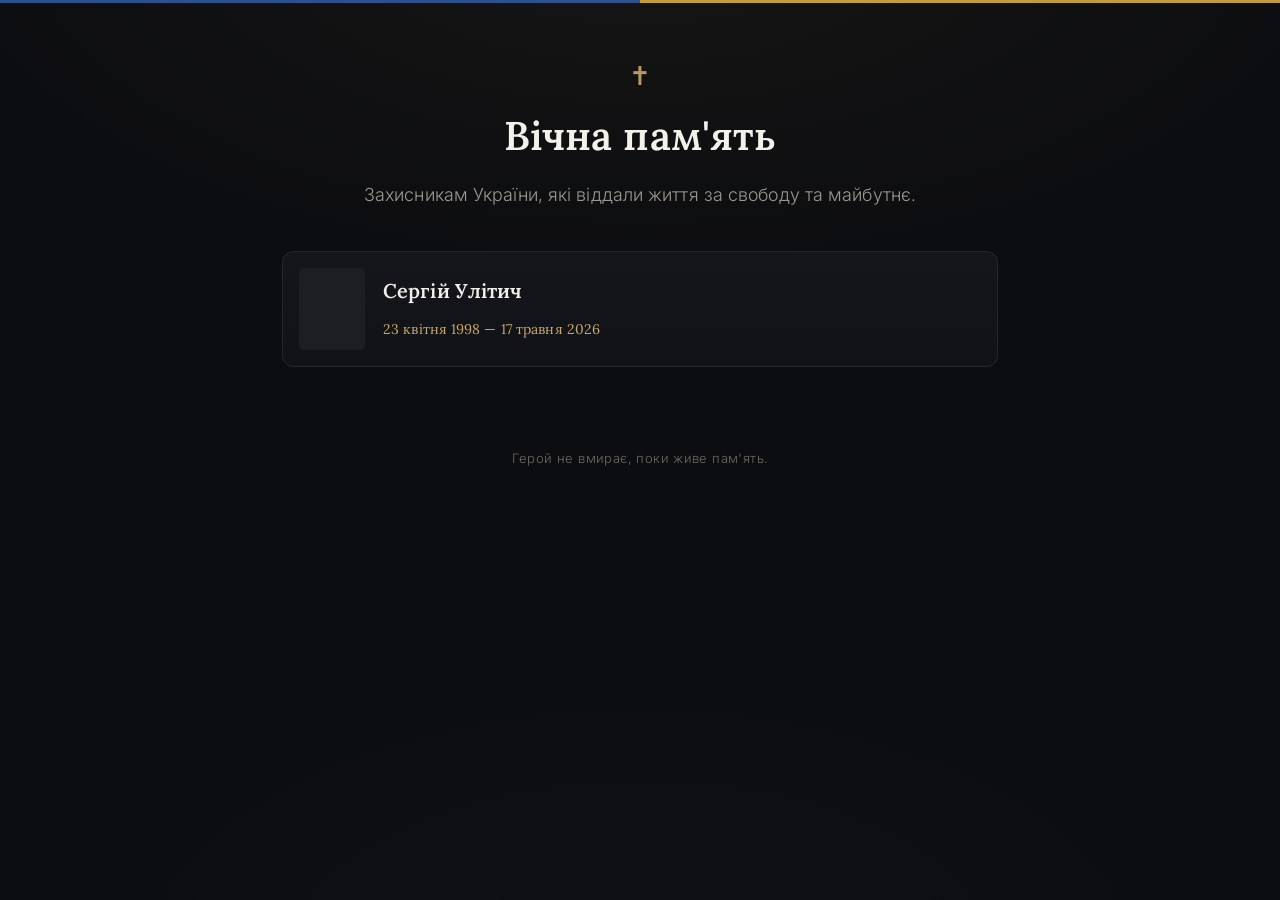
==== index.html @ 8a476f8f "Меморіальні сторінки: Сергій Улітич" ====
<!DOCTYPE html>
<html lang="uk">
<head>
<meta charset="utf-8">
<meta name="viewport" content="width=device-width, initial-scale=1">
<title>Вічна пам'ять — Захисники України</title>
<meta name="description" content="Меморіальні сторінки полеглих захисників України. Вічна пам'ять героям.">
<link rel="preconnect" href="https://fonts.googleapis.com">
<link rel="preconnect" href="https://fonts.gstatic.com" crossorigin>
<link href="https://fonts.googleapis.com/css2?family=Lora:ital,wght@0,400;0,500;0,600;1,400&family=Inter:wght@300;400;500&display=swap&subset=cyrillic,cyrillic-ext,latin" rel="stylesheet">
<link rel="stylesheet" href="assets/style.css">
</head>
<body>
<div class="ribbon"></div>

<header class="index-head">
  <div class="wrap">
    <div class="mark" style="font-size:26px;">✝</div>
    <h1>Вічна пам'ять</h1>
    <p>Захисникам України, які віддали життя за свободу та майбутнє.</p>
  </div>
</header>

<main class="wrap">
  <div class="roll">

    <a class="card" href="serhii-ulitych/">
      <img src="serhii-ulitych/photo.jpg" alt="Сергій Улітич"
           onerror="this.replaceWith(Object.assign(document.createElement('div'),{className:'ph'}))">
      <div class="info">
        <h2>Сергій Улітич</h2>
        <span class="d">23 квітня 1998 — 17 травня 2026</span>
      </div>
    </a>

  </div>
</main>

<footer>
  <div class="wrap">
    Герой не вмирає, поки живе пам'ять.
  </div>
</footer>

</body>
</html>
---- assets/style.css ----
/* ============================================================
   Пам'ять — меморіальні сторінки полеглих воїнів
   Спільні стилі. Мобільний-перший дизайн (доступ через QR).
   ============================================================ */

:root {
  --bg:        #0c0d10;
  --bg-2:      #101216;
  --surface:   #14161c;
  --surface-2: #191c23;
  --text:      #eceae4;
  --muted:     #9b988f;
  --faint:     #6d6a63;
  --gold:      #c9a86a;
  --gold-dim:  #a98f56;
  --line:      rgba(255, 255, 255, 0.08);
  --line-2:    rgba(255, 255, 255, 0.14);
  --blue:      #2f5da3;
  --yellow:    #e0b73f;
  --serif: "Lora", Georgia, "Times New Roman", serif;
  --sans: "Inter", -apple-system, BlinkMacSystemFont, "Segoe UI", Roboto, sans-serif;
  --maxw: 760px;
}

* { box-sizing: border-box; }

html { -webkit-text-size-adjust: 100%; }

body {
  margin: 0;
  background: var(--bg);
  color: var(--text);
  font-family: var(--sans);
  font-size: 17px;
  line-height: 1.75;
  font-weight: 300;
  letter-spacing: 0.1px;
  -webkit-font-smoothing: antialiased;
  text-rendering: optimizeLegibility;
  background-image:
    radial-gradient(1200px 600px at 50% -10%, rgba(201,168,106,0.06), transparent 60%),
    radial-gradient(900px 500px at 50% 110%, rgba(47,93,163,0.05), transparent 60%);
  background-attachment: fixed;
}

/* Тонка синьо-жовта стрічка згори */
.ribbon {
  height: 3px;
  width: 100%;
  background: linear-gradient(90deg, var(--blue) 0%, var(--blue) 50%, var(--yellow) 50%, var(--yellow) 100%);
  opacity: 0.85;
}

.wrap {
  max-width: var(--maxw);
  margin: 0 auto;
  padding: 0 22px;
}

a { color: var(--gold); text-decoration: none; }
a:hover { color: #e2c690; }

/* ---------- Hero ---------- */
.hero {
  text-align: center;
  padding: 54px 22px 30px;
}

.portrait {
  width: 208px;
  height: 258px;
  margin: 0 auto 26px;
  position: relative;
  border-radius: 6px;
  padding: 7px;
  background: linear-gradient(160deg, rgba(201,168,106,0.55), rgba(201,168,106,0.12) 45%, rgba(255,255,255,0.04));
  box-shadow: 0 22px 60px rgba(0,0,0,0.55), 0 2px 0 rgba(255,255,255,0.03) inset;
}
.portrait img,
.portrait .placeholder {
  width: 100%;
  height: 100%;
  object-fit: cover;
  border-radius: 3px;
  display: block;
  filter: grayscale(18%) contrast(1.02);
}
.portrait .placeholder {
  display: flex;
  align-items: center;
  justify-content: center;
  background: radial-gradient(circle at 50% 35%, #23262e, #14161c);
  color: var(--gold-dim);
}
.portrait .placeholder svg { width: 84px; height: 84px; opacity: 0.55; }

/* маленький хрест над іменем */
.mark {
  color: var(--gold);
  font-size: 22px;
  line-height: 1;
  margin-bottom: 12px;
  opacity: 0.9;
}

.name {
  font-family: var(--serif);
  font-weight: 600;
  font-size: clamp(30px, 8vw, 44px);
  line-height: 1.12;
  margin: 0 0 6px;
  letter-spacing: 0.3px;
  color: #f4f1ea;
}

.rank {
  font-size: 14px;
  letter-spacing: 2.5px;
  text-transform: uppercase;
  color: var(--muted);
  margin: 0 0 18px;
  font-weight: 400;
}

.dates {
  display: inline-flex;
  align-items: center;
  gap: 14px;
  font-family: var(--serif);
  font-size: 19px;
  color: var(--gold);
  letter-spacing: 0.5px;
}
.dates .sep {
  width: 34px;
  height: 1px;
  background: var(--gold-dim);
  opacity: 0.7;
}

/* ---------- Ornamental divider ---------- */
.divider {
  display: flex;
  align-items: center;
  gap: 16px;
  margin: 40px auto;
  color: var(--faint);
}
.divider::before, .divider::after {
  content: "";
  flex: 1;
  height: 1px;
  background: linear-gradient(90deg, transparent, var(--line-2), transparent);
}
.divider .diamond {
  width: 7px; height: 7px;
  transform: rotate(45deg);
  background: var(--gold-dim);
  opacity: 0.8;
  flex: 0 0 auto;
}

/* ---------- Sections ---------- */
section { margin: 8px 0 12px; }

.section-title {
  font-family: var(--serif);
  font-size: 13px;
  font-weight: 600;
  letter-spacing: 3px;
  text-transform: uppercase;
  color: var(--gold);
  text-align: center;
  margin: 0 0 22px;
}

.bio p {
  margin: 0 0 20px;
  color: #d8d5cd;
}
.bio p:first-of-type::first-letter {
  font-family: var(--serif);
  font-size: 3.1em;
  float: left;
  line-height: 0.82;
  padding: 8px 12px 0 0;
  color: var(--gold);
  font-weight: 600;
}

/* ---------- Timeline ---------- */
.timeline {
  list-style: none;
  margin: 0;
  padding: 0;
  position: relative;
}
.timeline::before {
  content: "";
  position: absolute;
  left: 7px; top: 6px; bottom: 6px;
  width: 1px;
  background: linear-gradient(180deg, transparent, var(--line-2) 12%, var(--line-2) 88%, transparent);
}
.timeline li {
  position: relative;
  padding: 0 0 26px 34px;
}
.timeline li::before {
  content: "";
  position: absolute;
  left: 3px; top: 8px;
  width: 9px; height: 9px;
  border-radius: 50%;
  background: var(--bg);
  border: 2px solid var(--gold-dim);
}
.timeline .when {
  display: block;
  font-family: var(--serif);
  color: var(--gold);
  font-size: 15px;
  letter-spacing: 0.5px;
  margin-bottom: 3px;
}
.timeline .what {
  color: #cfccc4;
  font-size: 16px;
}

/* ---------- Awards ---------- */
.awards {
  display: grid;
  gap: 14px;
}
.award {
  display: flex;
  gap: 16px;
  align-items: flex-start;
  padding: 18px 20px;
  background: linear-gradient(180deg, var(--surface), var(--bg-2));
  border: 1px solid var(--line);
  border-radius: 10px;
}
.award .medal {
  flex: 0 0 auto;
  width: 34px; height: 34px;
  color: var(--gold);
}
.award h3 {
  margin: 2px 0 4px;
  font-family: var(--serif);
  font-size: 18px;
  font-weight: 600;
  color: #f2efe8;
}
.award p { margin: 0; font-size: 15px; color: var(--muted); }

/* ---------- Closing quote ---------- */
.quote {
  text-align: center;
  margin: 46px auto 10px;
  max-width: 520px;
}
.quote p {
  font-family: var(--serif);
  font-style: italic;
  font-size: 22px;
  line-height: 1.5;
  color: #e9e5dc;
  margin: 0;
}
.candle {
  margin: 34px auto 0;
  width: 44px;
  text-align: center;
}
.flame {
  transform-origin: 50% 100%;
  animation: flicker 2.6s infinite ease-in-out;
}
@keyframes flicker {
  0%, 100% { transform: scale(1) translateX(0); opacity: 1; }
  25% { transform: scale(1.05, 0.96) translateX(0.4px); opacity: 0.92; }
  50% { transform: scale(0.97, 1.04) translateX(-0.4px); opacity: 1; }
  75% { transform: scale(1.03, 0.98) translateX(0.3px); opacity: 0.95; }
}
@media (prefers-reduced-motion: reduce) {
  .flame { animation: none; }
}

/* ---------- Footer ---------- */
footer {
  text-align: center;
  padding: 40px 22px 56px;
  color: var(--faint);
  font-size: 13px;
  letter-spacing: 0.4px;
}
footer .back { display: inline-block; margin-top: 10px; }

/* ---------- Index (список) ---------- */
.index-head {
  text-align: center;
  padding: 60px 22px 20px;
}
.index-head h1 {
  font-family: var(--serif);
  font-weight: 600;
  font-size: clamp(28px, 7vw, 40px);
  margin: 12px 0 8px;
  color: #f4f1ea;
}
.index-head p { color: var(--muted); margin: 0; }

.roll {
  display: grid;
  gap: 16px;
  padding: 20px 0 40px;
}
.card {
  display: flex;
  align-items: center;
  gap: 18px;
  padding: 16px;
  background: linear-gradient(180deg, var(--surface), var(--bg-2));
  border: 1px solid var(--line);
  border-radius: 12px;
  transition: border-color 0.2s ease, transform 0.2s ease;
}
.card:hover { border-color: rgba(201,168,106,0.4); transform: translateY(-2px); }
.card img, .card .ph {
  width: 66px; height: 82px;
  object-fit: cover;
  border-radius: 5px;
  flex: 0 0 auto;
  filter: grayscale(18%);
  background: #1b1e25;
}
.card .info h2 {
  font-family: var(--serif);
  font-size: 20px;
  margin: 0 0 4px;
  color: #f2efe8;
  font-weight: 600;
}
.card .info .d { color: var(--gold); font-size: 14px; font-family: var(--serif); }

@media (min-width: 600px) {
  body { font-size: 18px; }
}
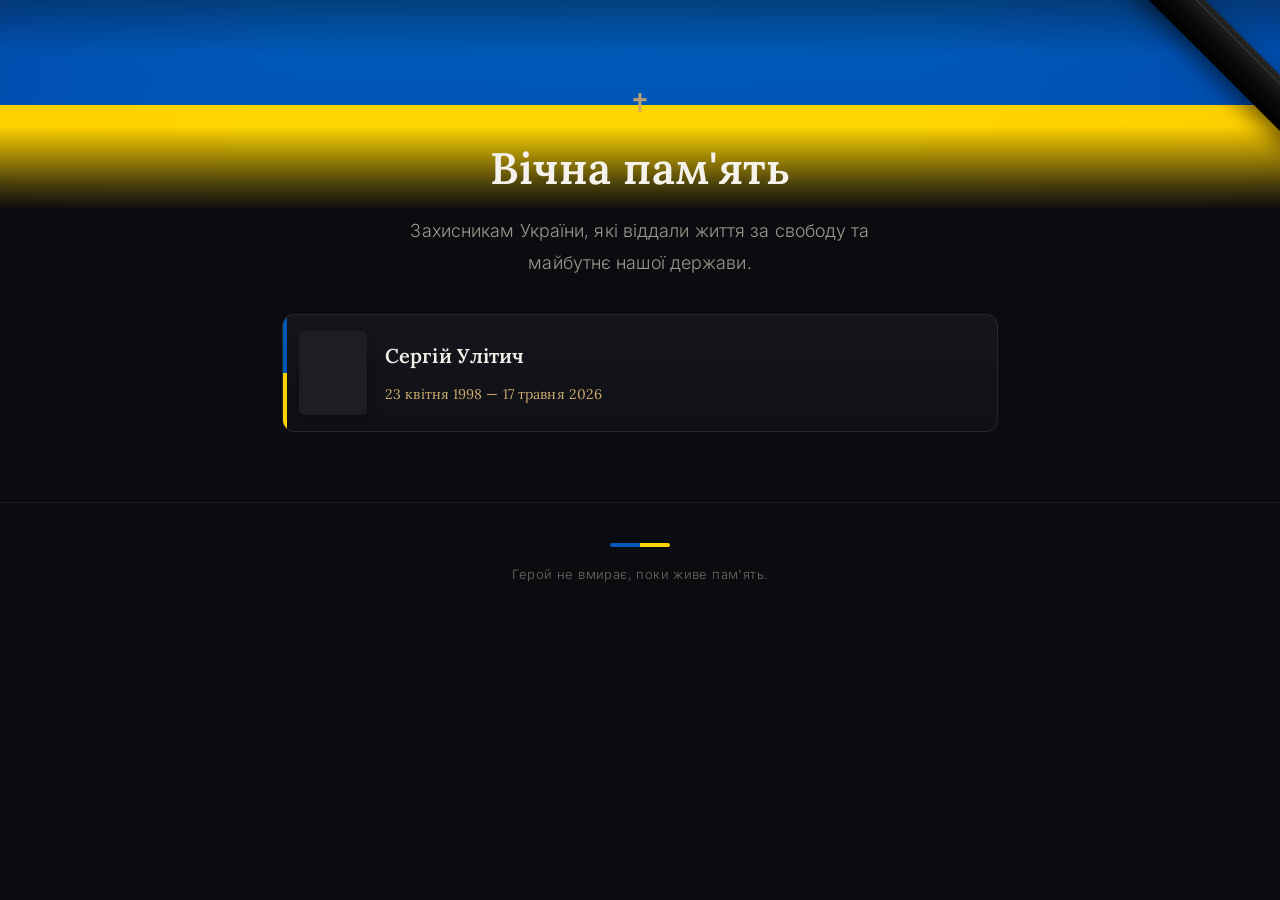
==== commit 6b3b8395: "Дизайн: помітний Державний Прапор + жалобна стрічка, покращене оформлення" ====
--- a/index.html
+++ b/index.html
@@ -11,13 +11,12 @@
 <link rel="stylesheet" href="assets/style.css">
 </head>
 <body>
-<div class="ribbon"></div>
-
-<header class="index-head">
-  <div class="wrap">
+<header class="index-hero">
+  <div class="flag"><span class="mourning"></span></div>
+  <div class="wrap index-body">
     <div class="mark" style="font-size:26px;">✝</div>
     <h1>Вічна пам'ять</h1>
-    <p>Захисникам України, які віддали життя за свободу та майбутнє.</p>
+    <p>Захисникам України, які віддали життя за свободу та майбутнє нашої держави.</p>
   </div>
 </header>
 
@@ -38,6 +37,7 @@
 
 <footer>
   <div class="wrap">
+    <div class="foot-flag"><span class="b"></span><span class="y"></span></div>
     Герой не вмирає, поки живе пам'ять.
   </div>
 </footer>
--- a/assets/style.css
+++ b/assets/style.css
@@ -1,30 +1,35 @@
 /* ============================================================
    Пам'ять — меморіальні сторінки полеглих воїнів
-   Спільні стилі. Мобільний-перший дизайн (доступ через QR).
+   Спільні стилі. Мобільний-перший (доступ через QR).
+   Акцент: Державний Прапор України + жалобна стрічка.
    ============================================================ */
 
 :root {
-  --bg:        #0c0d10;
-  --bg-2:      #101216;
+  --bg:        #0b0c0f;
+  --bg-2:      #0f1116;
   --surface:   #14161c;
   --surface-2: #191c23;
-  --text:      #eceae4;
+  --text:      #ecebe5;
   --muted:     #9b988f;
-  --faint:     #6d6a63;
-  --gold:      #c9a86a;
+  --faint:     #6c6960;
+  --gold:      #cbaa6c;
   --gold-dim:  #a98f56;
   --line:      rgba(255, 255, 255, 0.08);
   --line-2:    rgba(255, 255, 255, 0.14);
-  --blue:      #2f5da3;
-  --yellow:    #e0b73f;
+
+  /* Державні кольори */
+  --ua-blue:   #0057b7;
+  --ua-blue-d: #013f88;
+  --ua-yellow: #ffd500;
+  --ua-yellow-d:#e6bf00;
+
   --serif: "Lora", Georgia, "Times New Roman", serif;
   --sans: "Inter", -apple-system, BlinkMacSystemFont, "Segoe UI", Roboto, sans-serif;
   --maxw: 760px;
 }
 
 * { box-sizing: border-box; }
-
-html { -webkit-text-size-adjust: 100%; }
+html { -webkit-text-size-adjust: 100%; scroll-behavior: smooth; overflow-x: hidden; }
 
 body {
   margin: 0;
@@ -37,18 +42,6 @@
   letter-spacing: 0.1px;
   -webkit-font-smoothing: antialiased;
   text-rendering: optimizeLegibility;
-  background-image:
-    radial-gradient(1200px 600px at 50% -10%, rgba(201,168,106,0.06), transparent 60%),
-    radial-gradient(900px 500px at 50% 110%, rgba(47,93,163,0.05), transparent 60%);
-  background-attachment: fixed;
-}
-
-/* Тонка синьо-жовта стрічка згори */
-.ribbon {
-  height: 3px;
-  width: 100%;
-  background: linear-gradient(90deg, var(--blue) 0%, var(--blue) 50%, var(--yellow) 50%, var(--yellow) 100%);
-  opacity: 0.85;
 }
 
 .wrap {
@@ -60,21 +53,82 @@
 a { color: var(--gold); text-decoration: none; }
 a:hover { color: #e2c690; }
 
-/* ---------- Hero ---------- */
+/* ============================================================
+   HERO — прапор як тло, портрет на прапорі, жалобна стрічка
+   ============================================================ */
 .hero {
+  position: relative;
   text-align: center;
-  padding: 54px 22px 30px;
+  padding-bottom: 34px;
+  overflow: hidden;
+}
+
+/* Прапор */
+.flag {
+  position: relative;
+  width: 100%;
+  height: 300px;
+  overflow: hidden;
+  background: linear-gradient(180deg,
+      var(--ua-blue) 0%, var(--ua-blue) 50%,
+      var(--ua-yellow) 50%, var(--ua-yellow) 100%);
+}
+/* легка «тканинна» гра світла на прапорі */
+.flag::before {
+  content: "";
+  position: absolute; inset: 0;
+  background:
+    radial-gradient(120% 80% at 50% 0%, rgba(255,255,255,0.10), transparent 55%),
+    linear-gradient(105deg, rgba(0,0,0,0.14) 0%, transparent 22%, transparent 70%, rgba(0,0,0,0.18) 100%);
+  mix-blend-mode: soft-light;
+}
+/* затемнення країв + плавний перехід у фон сторінки */
+.flag::after {
+  content: "";
+  position: absolute; inset: 0;
+  background:
+    linear-gradient(180deg, rgba(11,12,15,0.35) 0%, transparent 26%,
+                            transparent 60%, rgba(11,12,15,0.75) 88%, var(--bg) 100%),
+    radial-gradient(120% 120% at 50% 40%, transparent 55%, rgba(11,12,15,0.55) 100%);
+}
+
+/* Жалобна стрічка — чорна діагональ у правому верхньому куті */
+.mourning {
+  position: absolute;
+  top: 34px; right: -66px;
+  width: 230px; height: 40px;
+  transform: rotate(45deg);
+  z-index: 3;
+  background: linear-gradient(180deg, #262626 0%, #0a0a0a 55%, #000 100%);
+  box-shadow: 0 8px 22px rgba(0,0,0,0.55);
+}
+.mourning::before,
+.mourning::after {
+  content: "";
+  position: absolute; left: 0; right: 0; height: 1px;
+}
+.mourning::before { top: 6px;  background: rgba(255,255,255,0.14); }
+.mourning::after  { bottom: 6px; background: rgba(0,0,0,0.6); }
+
+/* Тіло героблоку — піднімаємо портрет на прапор */
+.hero-body {
+  position: relative;
+  z-index: 2;
+  margin-top: -178px;
 }
 
 .portrait {
-  width: 208px;
-  height: 258px;
-  margin: 0 auto 26px;
+  width: 210px;
+  height: 262px;
+  margin: 0 auto 22px;
   position: relative;
   border-radius: 6px;
-  padding: 7px;
-  background: linear-gradient(160deg, rgba(201,168,106,0.55), rgba(201,168,106,0.12) 45%, rgba(255,255,255,0.04));
-  box-shadow: 0 22px 60px rgba(0,0,0,0.55), 0 2px 0 rgba(255,255,255,0.03) inset;
+  padding: 6px;
+  background: linear-gradient(160deg, #efe9dd 0%, #cfc8b8 40%, #a79f8e 100%);
+  box-shadow:
+    0 30px 70px rgba(0,0,0,0.6),
+    0 4px 14px rgba(0,0,0,0.5),
+    0 0 0 1px rgba(0,0,0,0.25);
 }
 .portrait img,
 .portrait .placeholder {
@@ -83,7 +137,7 @@
   object-fit: cover;
   border-radius: 3px;
   display: block;
-  filter: grayscale(18%) contrast(1.02);
+  filter: grayscale(20%) contrast(1.03);
 }
 .portrait .placeholder {
   display: flex;
@@ -92,12 +146,11 @@
   background: radial-gradient(circle at 50% 35%, #23262e, #14161c);
   color: var(--gold-dim);
 }
-.portrait .placeholder svg { width: 84px; height: 84px; opacity: 0.55; }
-
-/* маленький хрест над іменем */
+.portrait .placeholder svg { width: 86px; height: 86px; opacity: 0.55; }
+
 .mark {
   color: var(--gold);
-  font-size: 22px;
+  font-size: 24px;
   line-height: 1;
   margin-bottom: 12px;
   opacity: 0.9;
@@ -106,19 +159,19 @@
 .name {
   font-family: var(--serif);
   font-weight: 600;
-  font-size: clamp(30px, 8vw, 44px);
-  line-height: 1.12;
-  margin: 0 0 6px;
+  font-size: clamp(31px, 8vw, 46px);
+  line-height: 1.1;
+  margin: 0 0 8px;
   letter-spacing: 0.3px;
-  color: #f4f1ea;
+  color: #f5f2ec;
 }
 
 .rank {
-  font-size: 14px;
-  letter-spacing: 2.5px;
+  font-size: 13px;
+  letter-spacing: 3px;
   text-transform: uppercase;
   color: var(--muted);
-  margin: 0 0 18px;
+  margin: 0 0 20px;
   font-weight: 400;
 }
 
@@ -131,53 +184,75 @@
   color: var(--gold);
   letter-spacing: 0.5px;
 }
-.dates .sep {
-  width: 34px;
-  height: 1px;
-  background: var(--gold-dim);
-  opacity: 0.7;
-}
-
-/* ---------- Ornamental divider ---------- */
+.dates .sep { width: 34px; height: 1px; background: var(--gold-dim); opacity: 0.7; }
+
+/* Прапорцевий підпис під датами */
+.flag-underline {
+  width: 84px; height: 4px;
+  margin: 22px auto 0;
+  border-radius: 2px;
+  overflow: hidden;
+  display: flex;
+  box-shadow: 0 1px 4px rgba(0,0,0,0.4);
+}
+.flag-underline span { flex: 1; }
+.flag-underline .b { background: var(--ua-blue); }
+.flag-underline .y { background: var(--ua-yellow); }
+
+/* ============================================================
+   Ornamental divider
+   ============================================================ */
 .divider {
   display: flex;
   align-items: center;
   gap: 16px;
-  margin: 40px auto;
+  margin: 44px auto;
   color: var(--faint);
 }
 .divider::before, .divider::after {
   content: "";
-  flex: 1;
-  height: 1px;
+  flex: 1; height: 1px;
   background: linear-gradient(90deg, transparent, var(--line-2), transparent);
 }
 .divider .diamond {
-  width: 7px; height: 7px;
+  width: 8px; height: 8px;
   transform: rotate(45deg);
   background: var(--gold-dim);
-  opacity: 0.8;
+  box-shadow: 0 0 0 4px rgba(203,170,108,0.08);
   flex: 0 0 auto;
 }
 
-/* ---------- Sections ---------- */
+/* ============================================================
+   Sections
+   ============================================================ */
 section { margin: 8px 0 12px; }
 
 .section-title {
+  text-align: center;
+  margin: 0 0 26px;
+}
+.section-title span {
+  display: block;
   font-family: var(--serif);
   font-size: 13px;
   font-weight: 600;
   letter-spacing: 3px;
   text-transform: uppercase;
   color: var(--gold);
-  text-align: center;
-  margin: 0 0 22px;
-}
-
-.bio p {
-  margin: 0 0 20px;
-  color: #d8d5cd;
-}
+}
+.section-title .flag-tick {
+  width: 46px; height: 3px;
+  margin: 12px auto 0;
+  display: flex;
+  border-radius: 2px;
+  overflow: hidden;
+  opacity: 0.9;
+}
+.section-title .flag-tick i { flex: 1; display: block; }
+.section-title .flag-tick .b { background: var(--ua-blue); }
+.section-title .flag-tick .y { background: var(--ua-yellow); }
+
+.bio p { margin: 0 0 20px; color: #d9d6ce; }
 .bio p:first-of-type::first-letter {
   font-family: var(--serif);
   font-size: 3.1em;
@@ -188,32 +263,25 @@
   font-weight: 600;
 }
 
-/* ---------- Timeline ---------- */
-.timeline {
-  list-style: none;
-  margin: 0;
-  padding: 0;
-  position: relative;
-}
+/* ============================================================
+   Timeline
+   ============================================================ */
+.timeline { list-style: none; margin: 0; padding: 0; position: relative; }
 .timeline::before {
   content: "";
-  position: absolute;
-  left: 7px; top: 6px; bottom: 6px;
-  width: 1px;
-  background: linear-gradient(180deg, transparent, var(--line-2) 12%, var(--line-2) 88%, transparent);
-}
-.timeline li {
-  position: relative;
-  padding: 0 0 26px 34px;
-}
+  position: absolute; left: 7px; top: 6px; bottom: 6px; width: 2px;
+  background: linear-gradient(180deg, var(--ua-blue), var(--ua-blue) 48%, var(--ua-yellow) 52%, var(--ua-yellow));
+  opacity: 0.5;
+  border-radius: 2px;
+}
+.timeline li { position: relative; padding: 0 0 26px 34px; }
 .timeline li::before {
   content: "";
-  position: absolute;
-  left: 3px; top: 8px;
-  width: 9px; height: 9px;
-  border-radius: 50%;
+  position: absolute; left: 2px; top: 8px;
+  width: 10px; height: 10px; border-radius: 50%;
   background: var(--bg);
   border: 2px solid var(--gold-dim);
+  box-shadow: 0 0 0 3px rgba(11,12,15,1);
 }
 .timeline .when {
   display: block;
@@ -223,16 +291,12 @@
   letter-spacing: 0.5px;
   margin-bottom: 3px;
 }
-.timeline .what {
-  color: #cfccc4;
-  font-size: 16px;
-}
-
-/* ---------- Awards ---------- */
-.awards {
-  display: grid;
-  gap: 14px;
-}
+.timeline .what { color: #cfccc4; font-size: 16px; }
+
+/* ============================================================
+   Awards
+   ============================================================ */
+.awards { display: grid; gap: 14px; }
 .award {
   display: flex;
   gap: 16px;
@@ -240,84 +304,79 @@
   padding: 18px 20px;
   background: linear-gradient(180deg, var(--surface), var(--bg-2));
   border: 1px solid var(--line);
-  border-radius: 10px;
-}
-.award .medal {
-  flex: 0 0 auto;
-  width: 34px; height: 34px;
-  color: var(--gold);
-}
+  border-radius: 12px;
+  position: relative;
+  overflow: hidden;
+}
+.award::before {
+  content: "";
+  position: absolute; left: 0; top: 0; bottom: 0; width: 3px;
+  background: linear-gradient(180deg, var(--ua-blue) 0 50%, var(--ua-yellow) 50% 100%);
+}
+.award .medal { flex: 0 0 auto; width: 34px; height: 34px; color: var(--gold); }
 .award h3 {
   margin: 2px 0 4px;
   font-family: var(--serif);
-  font-size: 18px;
-  font-weight: 600;
-  color: #f2efe8;
+  font-size: 18px; font-weight: 600; color: #f2efe8;
 }
 .award p { margin: 0; font-size: 15px; color: var(--muted); }
 
-/* ---------- Closing quote ---------- */
-.quote {
-  text-align: center;
-  margin: 46px auto 10px;
-  max-width: 520px;
-}
+/* ============================================================
+   Closing quote + candle
+   ============================================================ */
+.quote { text-align: center; margin: 46px auto 10px; max-width: 520px; }
 .quote p {
   font-family: var(--serif);
   font-style: italic;
-  font-size: 22px;
-  line-height: 1.5;
-  color: #e9e5dc;
-  margin: 0;
-}
-.candle {
-  margin: 34px auto 0;
-  width: 44px;
-  text-align: center;
-}
-.flame {
-  transform-origin: 50% 100%;
-  animation: flicker 2.6s infinite ease-in-out;
-}
+  font-size: 22px; line-height: 1.5;
+  color: #e9e5dc; margin: 0;
+}
+.candle { margin: 34px auto 0; width: 44px; text-align: center; }
+.flame { transform-origin: 50% 100%; animation: flicker 2.6s infinite ease-in-out; }
 @keyframes flicker {
   0%, 100% { transform: scale(1) translateX(0); opacity: 1; }
   25% { transform: scale(1.05, 0.96) translateX(0.4px); opacity: 0.92; }
   50% { transform: scale(0.97, 1.04) translateX(-0.4px); opacity: 1; }
   75% { transform: scale(1.03, 0.98) translateX(0.3px); opacity: 0.95; }
 }
-@media (prefers-reduced-motion: reduce) {
-  .flame { animation: none; }
-}
-
-/* ---------- Footer ---------- */
+@media (prefers-reduced-motion: reduce) { .flame { animation: none; } }
+
+/* ============================================================
+   Footer
+   ============================================================ */
 footer {
   text-align: center;
   padding: 40px 22px 56px;
   color: var(--faint);
   font-size: 13px;
   letter-spacing: 0.4px;
-}
+  border-top: 1px solid var(--line);
+  margin-top: 30px;
+}
+footer .foot-flag {
+  width: 60px; height: 4px; margin: 0 auto 16px;
+  display: flex; border-radius: 2px; overflow: hidden;
+}
+footer .foot-flag .b { flex: 1; background: var(--ua-blue); }
+footer .foot-flag .y { flex: 1; background: var(--ua-yellow); }
 footer .back { display: inline-block; margin-top: 10px; }
 
-/* ---------- Index (список) ---------- */
-.index-head {
-  text-align: center;
-  padding: 60px 22px 20px;
-}
-.index-head h1 {
+/* ============================================================
+   Index (список імен)
+   ============================================================ */
+.index-hero { position: relative; text-align: center; }
+.index-hero .flag { height: 210px; }
+.index-hero .index-body { margin-top: -120px; position: relative; z-index: 2; padding-bottom: 8px; }
+.index-hero h1 {
   font-family: var(--serif);
   font-weight: 600;
-  font-size: clamp(28px, 7vw, 40px);
-  margin: 12px 0 8px;
-  color: #f4f1ea;
-}
-.index-head p { color: var(--muted); margin: 0; }
-
-.roll {
-  display: grid;
-  gap: 16px;
-  padding: 20px 0 40px;
-}
+  font-size: clamp(30px, 7.5vw, 44px);
+  margin: 14px 0 8px;
+  color: #f5f2ec;
+}
+.index-hero p { color: var(--muted); margin: 0 auto; max-width: 460px; }
+
+.roll { display: grid; gap: 16px; padding: 28px 0 40px; }
 .card {
   display: flex;
   align-items: center;
@@ -326,26 +385,37 @@
   background: linear-gradient(180deg, var(--surface), var(--bg-2));
   border: 1px solid var(--line);
   border-radius: 12px;
+  position: relative;
+  overflow: hidden;
   transition: border-color 0.2s ease, transform 0.2s ease;
 }
-.card:hover { border-color: rgba(201,168,106,0.4); transform: translateY(-2px); }
+.card::before {
+  content: "";
+  position: absolute; left: 0; top: 0; bottom: 0; width: 4px;
+  background: linear-gradient(180deg, var(--ua-blue) 0 50%, var(--ua-yellow) 50% 100%);
+}
+.card:hover { border-color: rgba(203,170,108,0.4); transform: translateY(-2px); }
 .card img, .card .ph {
-  width: 66px; height: 82px;
-  object-fit: cover;
-  border-radius: 5px;
-  flex: 0 0 auto;
-  filter: grayscale(18%);
-  background: #1b1e25;
+  width: 68px; height: 84px; object-fit: cover; border-radius: 5px;
+  flex: 0 0 auto; filter: grayscale(20%); background: #1b1e25;
+  box-shadow: 0 6px 16px rgba(0,0,0,0.4);
 }
 .card .info h2 {
   font-family: var(--serif);
-  font-size: 20px;
-  margin: 0 0 4px;
-  color: #f2efe8;
-  font-weight: 600;
+  font-size: 20px; margin: 0 0 4px; color: #f2efe8; font-weight: 600;
 }
 .card .info .d { color: var(--gold); font-size: 14px; font-family: var(--serif); }
 
-@media (min-width: 600px) {
-  body { font-size: 18px; }
-}
+/* ============================================================
+   Responsive
+   ============================================================ */
+@media (min-width: 600px) { body { font-size: 18px; } }
+
+@media (max-width: 520px) {
+  .flag { height: 250px; }
+  .hero-body { margin-top: -152px; }
+  .portrait { width: 190px; height: 238px; }
+  .index-hero .flag { height: 180px; }
+  .index-hero .index-body { margin-top: -104px; }
+  .mourning { width: 200px; top: 26px; right: -60px; }
+}
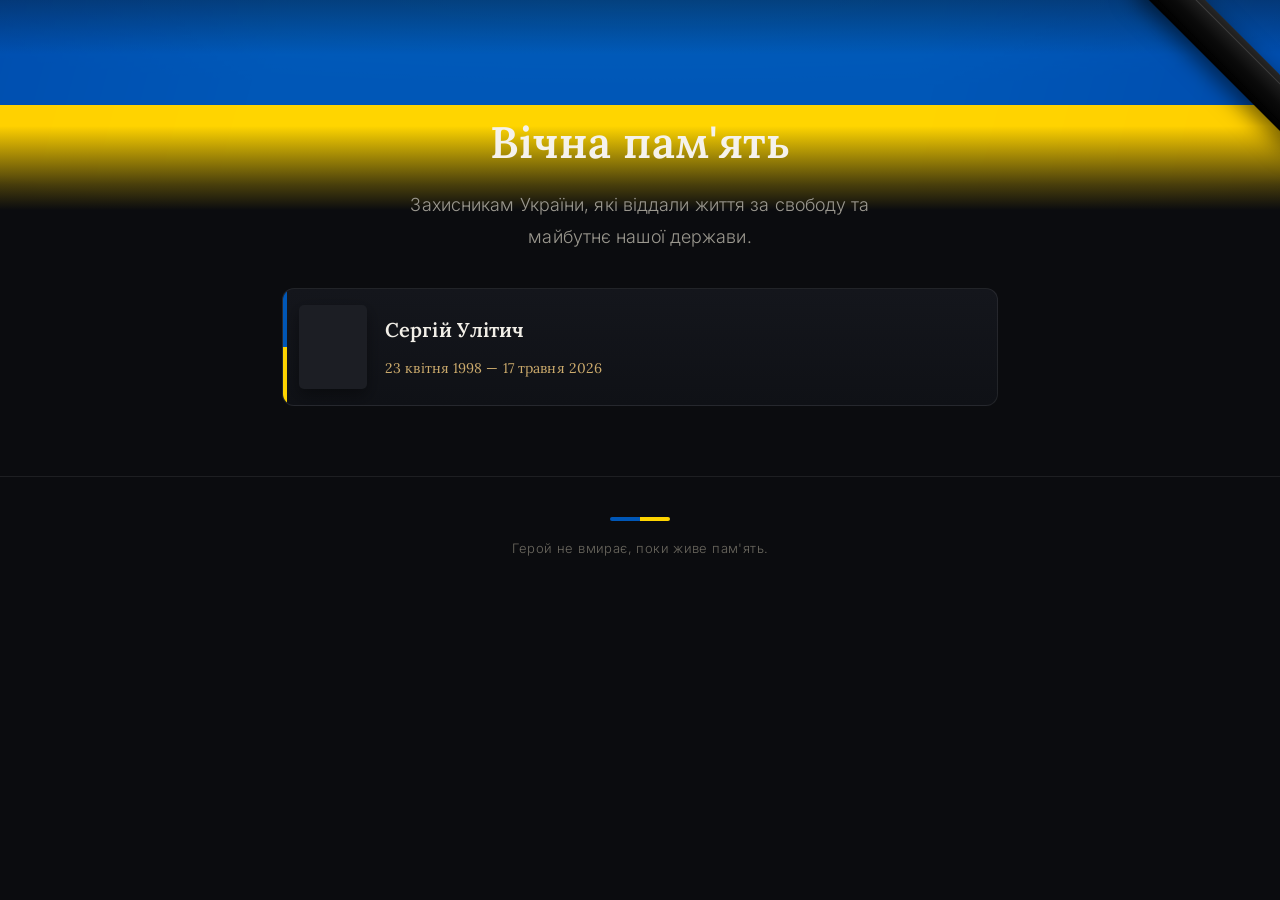
==== commit 1479723a: "Прибрано релігійний символ за замовчуванням (конфесійна нейтральність); інструкція у README" ====
--- a/index.html
+++ b/index.html
@@ -14,7 +14,6 @@
 <header class="index-hero">
   <div class="flag"><span class="mourning"></span></div>
   <div class="wrap index-body">
-    <div class="mark" style="font-size:26px;">✝</div>
     <h1>Вічна пам'ять</h1>
     <p>Захисникам України, які віддали життя за свободу та майбутнє нашої держави.</p>
   </div>
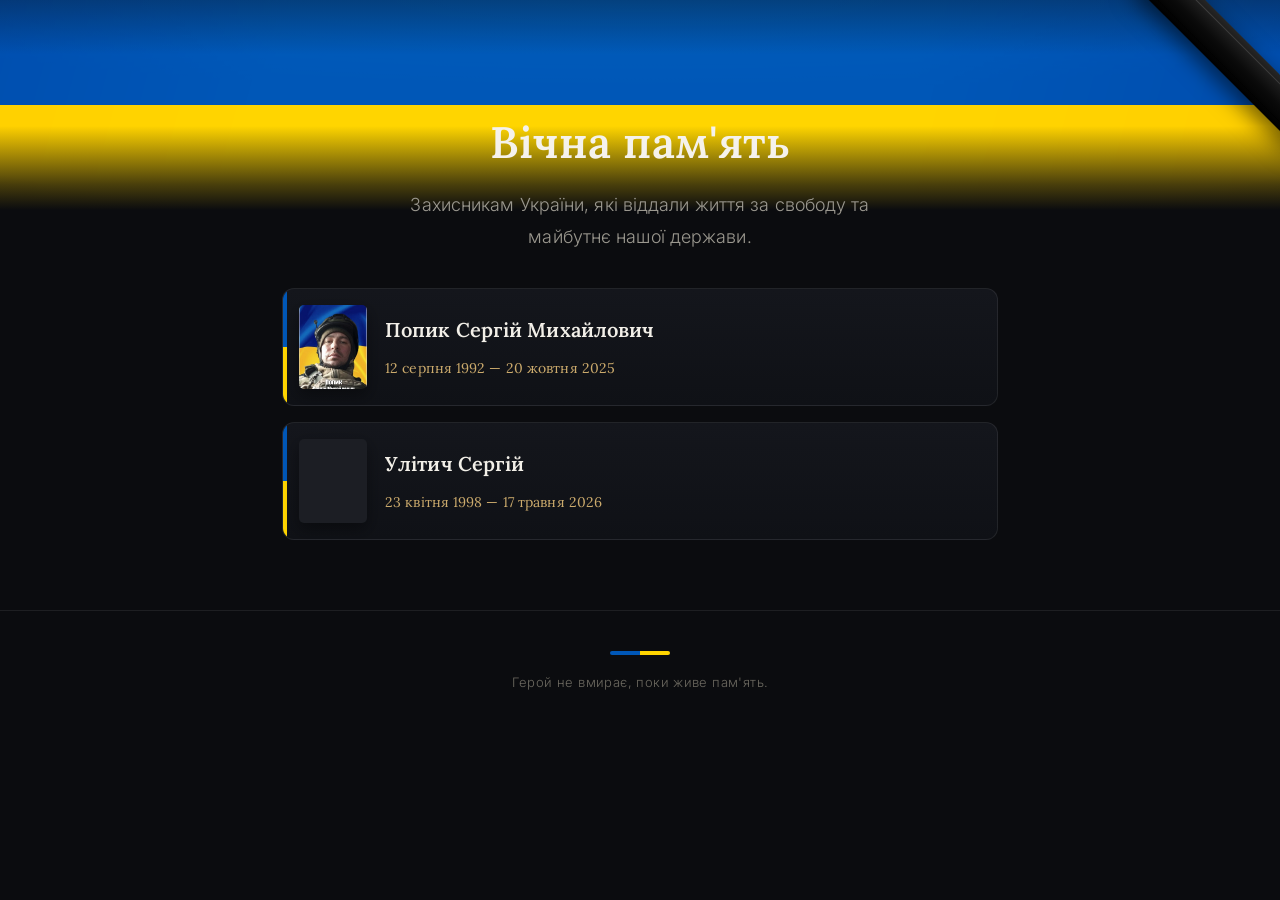
==== commit fef335d7: "Додано сторінку: Попик Сергій Михайлович (1992–2025), з фото; оновлено головну" ====
--- a/index.html
+++ b/index.html
@@ -22,11 +22,20 @@
 <main class="wrap">
   <div class="roll">
 
+    <a class="card" href="serhii-popyk/">
+      <img src="serhii-popyk/photo.jpg" alt="Сергій Попик"
+           onerror="this.replaceWith(Object.assign(document.createElement('div'),{className:'ph'}))">
+      <div class="info">
+        <h2>Попик Сергій Михайлович</h2>
+        <span class="d">12 серпня 1992 — 20 жовтня 2025</span>
+      </div>
+    </a>
+
     <a class="card" href="serhii-ulitych/">
       <img src="serhii-ulitych/photo.jpg" alt="Сергій Улітич"
            onerror="this.replaceWith(Object.assign(document.createElement('div'),{className:'ph'}))">
       <div class="info">
-        <h2>Сергій Улітич</h2>
+        <h2>Улітич Сергій</h2>
         <span class="d">23 квітня 1998 — 17 травня 2026</span>
       </div>
     </a>
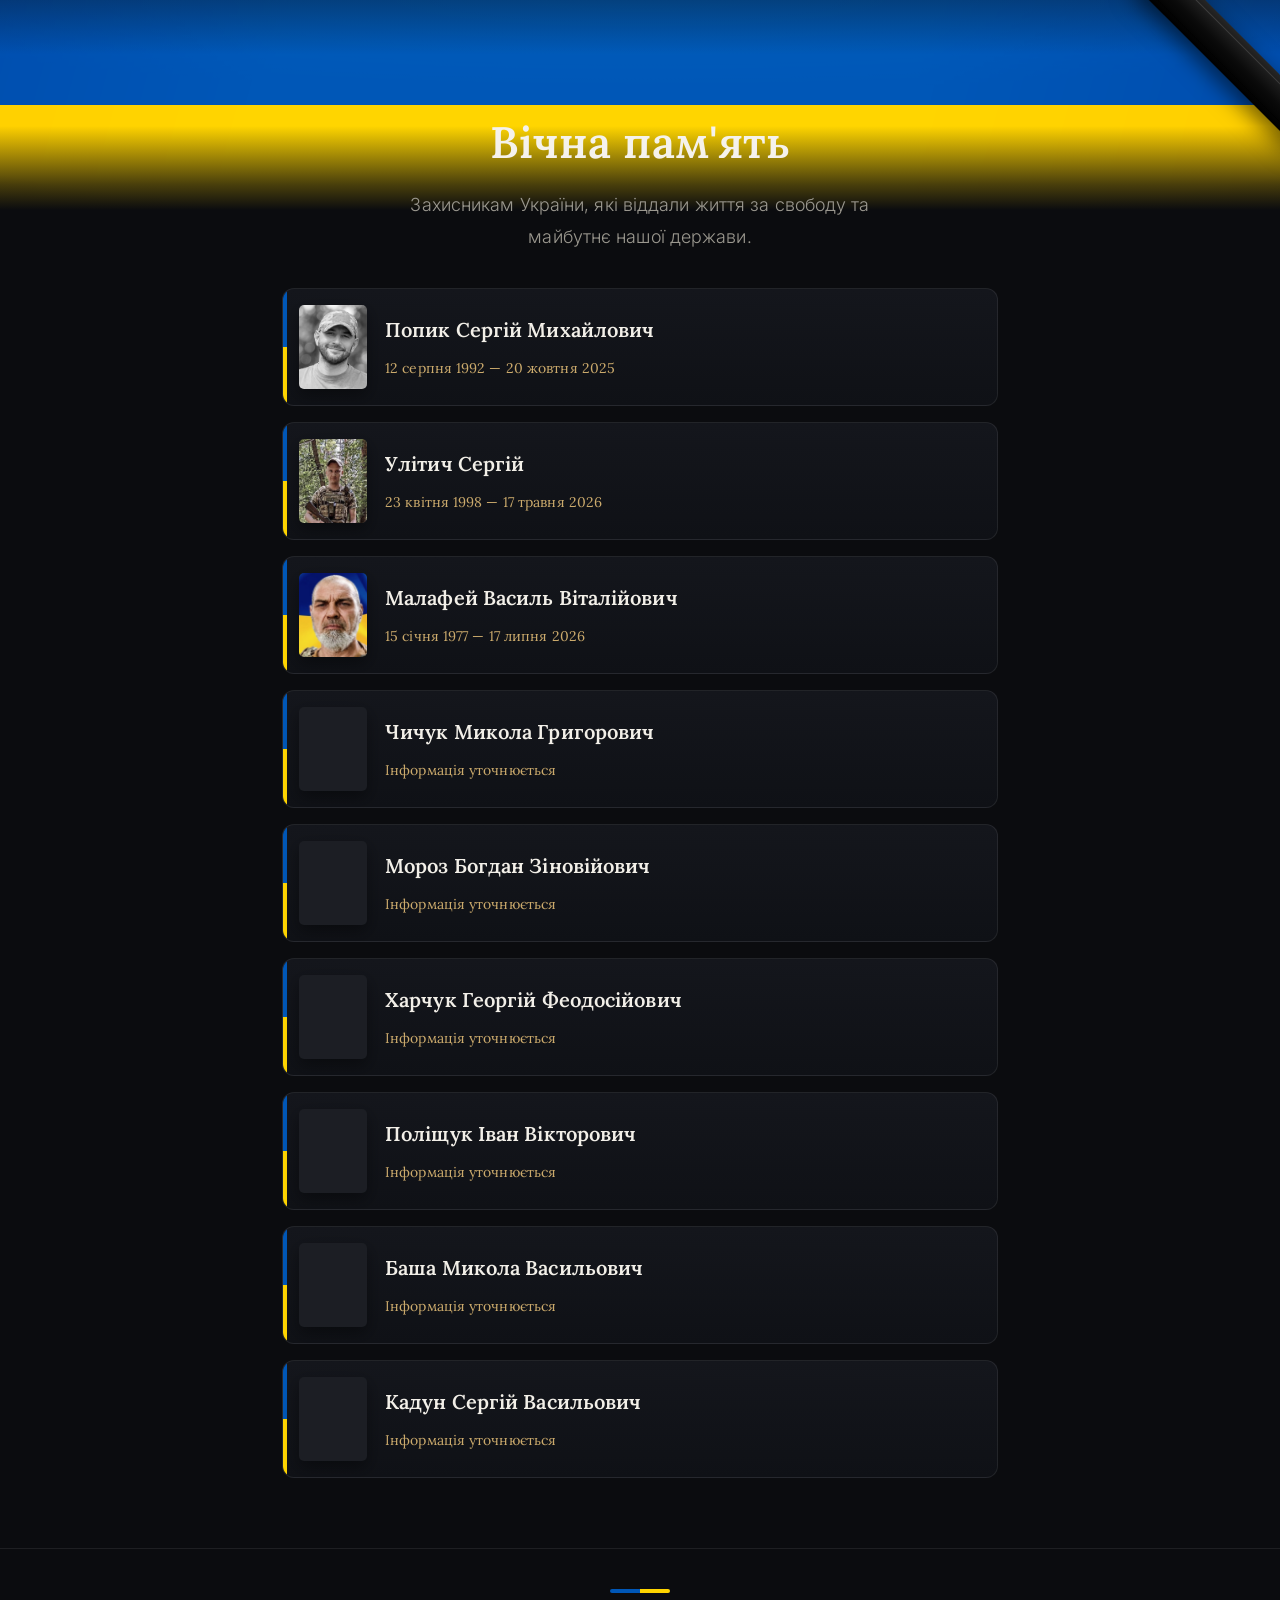
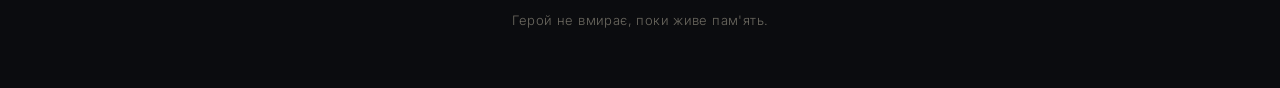
==== commit 3def1aa4: "Додано 7 сторінок воїнів (порожні, лише імена) + фото і дати Малафея; оновлено головну" ====
--- a/index.html
+++ b/index.html
@@ -40,6 +40,69 @@
       </div>
     </a>
 
+    <a class="card" href="vasyl-malafei/">
+      <img src="vasyl-malafei/photo.jpg" alt="Василь Малафей"
+           onerror="this.replaceWith(Object.assign(document.createElement('div'),{className:'ph'}))">
+      <div class="info">
+        <h2>Малафей Василь Віталійович</h2>
+        <span class="d">15 січня 1977 — 17 липня 2026</span>
+      </div>
+    </a>
+
+    <a class="card" href="mykola-chychuk/">
+      <img src="mykola-chychuk/photo.jpg" alt="Микола Чичук"
+           onerror="this.replaceWith(Object.assign(document.createElement('div'),{className:'ph'}))">
+      <div class="info">
+        <h2>Чичук Микола Григорович</h2>
+        <span class="d">Інформація уточнюється</span>
+      </div>
+    </a>
+
+    <a class="card" href="bohdan-moroz/">
+      <img src="bohdan-moroz/photo.jpg" alt="Богдан Мороз"
+           onerror="this.replaceWith(Object.assign(document.createElement('div'),{className:'ph'}))">
+      <div class="info">
+        <h2>Мороз Богдан Зіновійович</h2>
+        <span class="d">Інформація уточнюється</span>
+      </div>
+    </a>
+
+    <a class="card" href="heorhii-kharchuk/">
+      <img src="heorhii-kharchuk/photo.jpg" alt="Георгій Харчук"
+           onerror="this.replaceWith(Object.assign(document.createElement('div'),{className:'ph'}))">
+      <div class="info">
+        <h2>Харчук Георгій Феодосійович</h2>
+        <span class="d">Інформація уточнюється</span>
+      </div>
+    </a>
+
+    <a class="card" href="ivan-polishchuk/">
+      <img src="ivan-polishchuk/photo.jpg" alt="Іван Поліщук"
+           onerror="this.replaceWith(Object.assign(document.createElement('div'),{className:'ph'}))">
+      <div class="info">
+        <h2>Поліщук Іван Вікторович</h2>
+        <span class="d">Інформація уточнюється</span>
+      </div>
+    </a>
+
+    <a class="card" href="mykola-basha/">
+      <img src="mykola-basha/photo.jpg" alt="Микола Баша"
+           onerror="this.replaceWith(Object.assign(document.createElement('div'),{className:'ph'}))">
+      <div class="info">
+        <h2>Баша Микола Васильович</h2>
+        <span class="d">Інформація уточнюється</span>
+      </div>
+    </a>
+
+    <a class="card" href="serhii-kadun/">
+      <img src="serhii-kadun/photo.jpg" alt="Сергій Кадун"
+           onerror="this.replaceWith(Object.assign(document.createElement('div'),{className:'ph'}))">
+      <div class="info">
+        <h2>Кадун Сергій Васильович</h2>
+        <span class="d">Інформація уточнюється</span>
+      </div>
+    </a>
+
   </div>
 </main>
 
--- a/assets/style.css
+++ b/assets/style.css
@@ -322,6 +322,20 @@
 .award p { margin: 0; font-size: 15px; color: var(--muted); }
 
 /* ============================================================
+   Pending (сторінка без біографії)
+   ============================================================ */
+.pending { text-align: center; max-width: 520px; margin: 12px auto 4px; }
+.pending .lead {
+  font-family: var(--serif);
+  font-style: italic;
+  font-size: 21px;
+  line-height: 1.5;
+  color: #e9e5dc;
+  margin: 0 0 16px;
+}
+.pending p { color: var(--muted); margin: 0 0 12px; font-size: 16px; }
+
+/* ============================================================
    Closing quote + candle
    ============================================================ */
 .quote { text-align: center; margin: 46px auto 10px; max-width: 520px; }
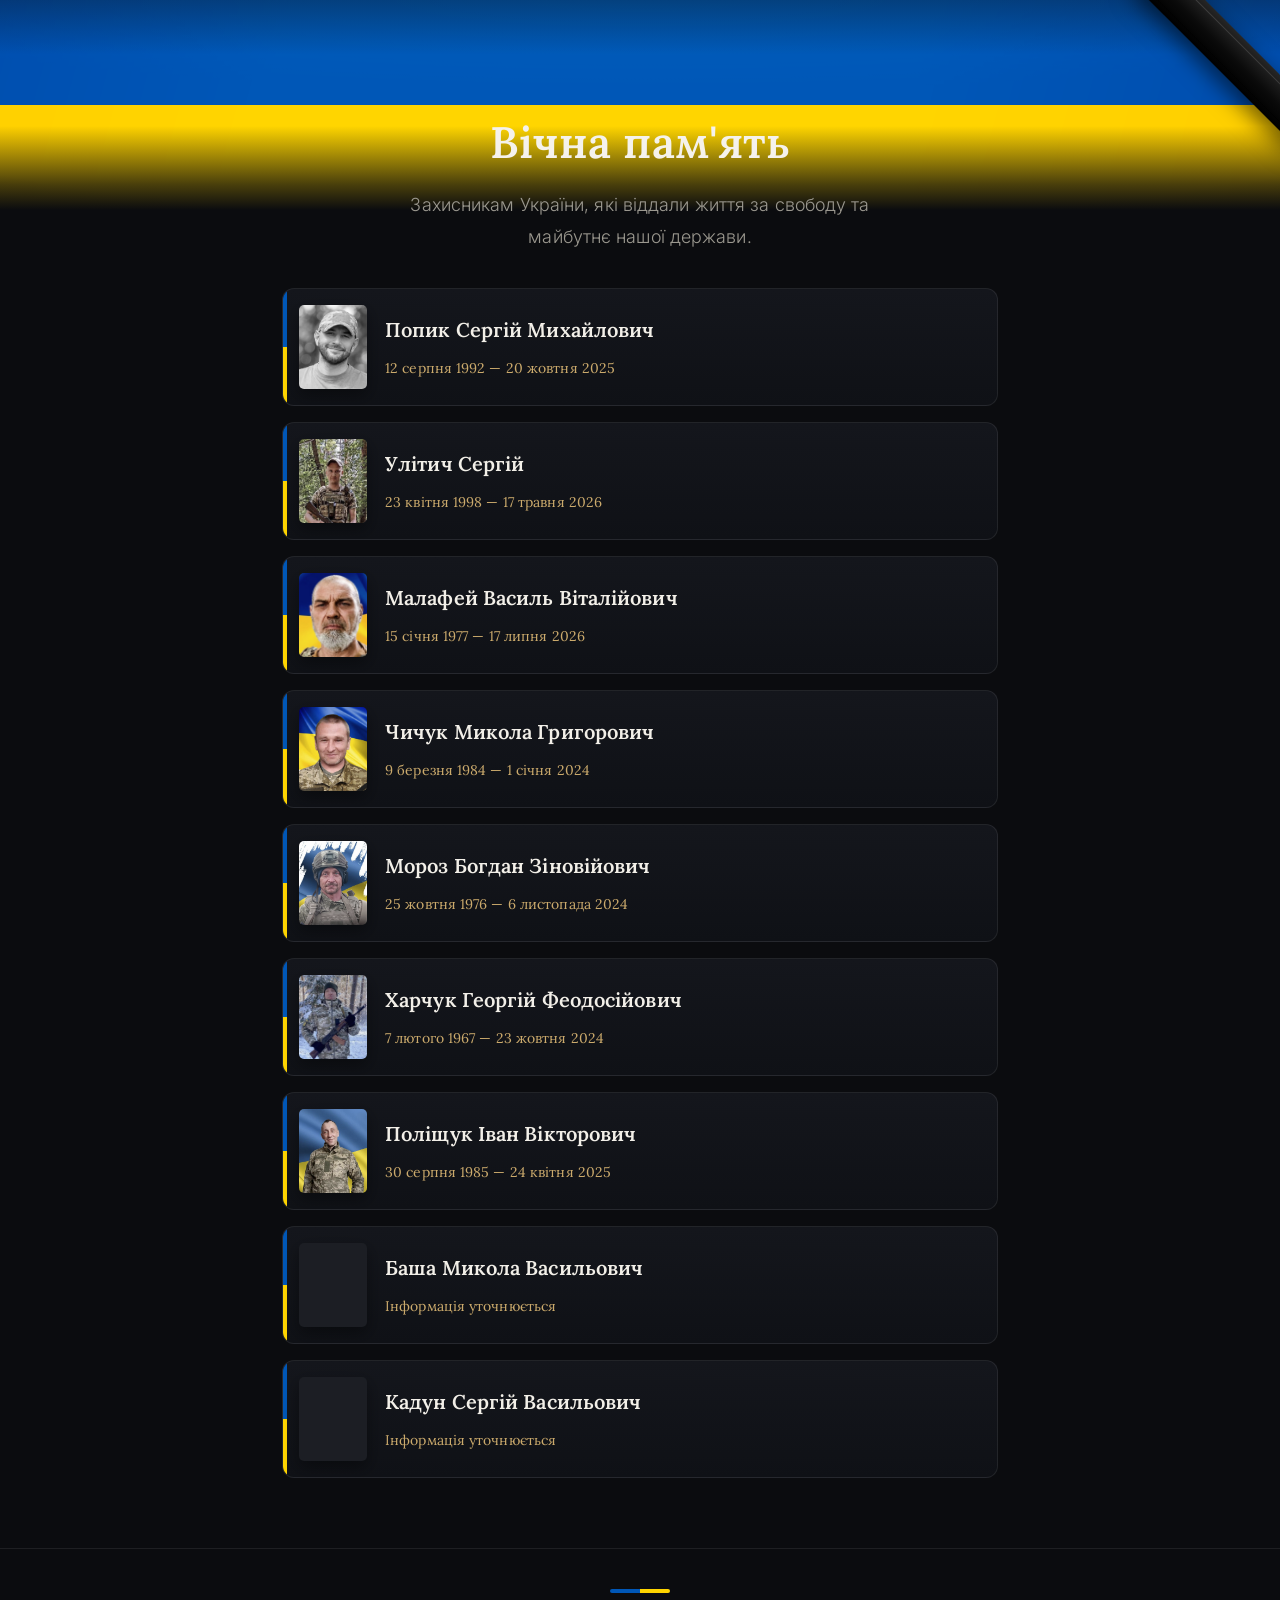
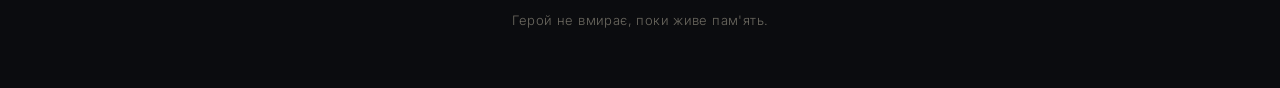
==== commit 556aa780: "Наповнено сторінки: Чичук, Поліщук, Мороз, Харчук (біографії, шлях, фото) Джерела: документ "Випускн" ====
--- a/index.html
+++ b/index.html
@@ -54,7 +54,7 @@
            onerror="this.replaceWith(Object.assign(document.createElement('div'),{className:'ph'}))">
       <div class="info">
         <h2>Чичук Микола Григорович</h2>
-        <span class="d">Інформація уточнюється</span>
+        <span class="d">9 березня 1984 — 1 січня 2024</span>
       </div>
     </a>
 
@@ -63,7 +63,7 @@
            onerror="this.replaceWith(Object.assign(document.createElement('div'),{className:'ph'}))">
       <div class="info">
         <h2>Мороз Богдан Зіновійович</h2>
-        <span class="d">Інформація уточнюється</span>
+        <span class="d">25 жовтня 1976 — 6 листопада 2024</span>
       </div>
     </a>
 
@@ -72,7 +72,7 @@
            onerror="this.replaceWith(Object.assign(document.createElement('div'),{className:'ph'}))">
       <div class="info">
         <h2>Харчук Георгій Феодосійович</h2>
-        <span class="d">Інформація уточнюється</span>
+        <span class="d">7 лютого 1967 — 23 жовтня 2024</span>
       </div>
     </a>
 
@@ -81,7 +81,7 @@
            onerror="this.replaceWith(Object.assign(document.createElement('div'),{className:'ph'}))">
       <div class="info">
         <h2>Поліщук Іван Вікторович</h2>
-        <span class="d">Інформація уточнюється</span>
+        <span class="d">30 серпня 1985 — 24 квітня 2025</span>
       </div>
     </a>
 
--- a/assets/style.css
+++ b/assets/style.css
@@ -252,6 +252,18 @@
 .section-title .flag-tick .b { background: var(--ua-blue); }
 .section-title .flag-tick .y { background: var(--ua-yellow); }
 
+/* Заголовок-епіграф над біографією */
+.epigraph {
+  font-family: var(--serif);
+  font-style: italic;
+  font-size: 21px;
+  line-height: 1.45;
+  text-align: center;
+  color: var(--gold);
+  max-width: 560px;
+  margin: 4px auto 30px;
+}
+
 .bio p { margin: 0 0 20px; color: #d9d6ce; }
 .bio p:first-of-type::first-letter {
   font-family: var(--serif);
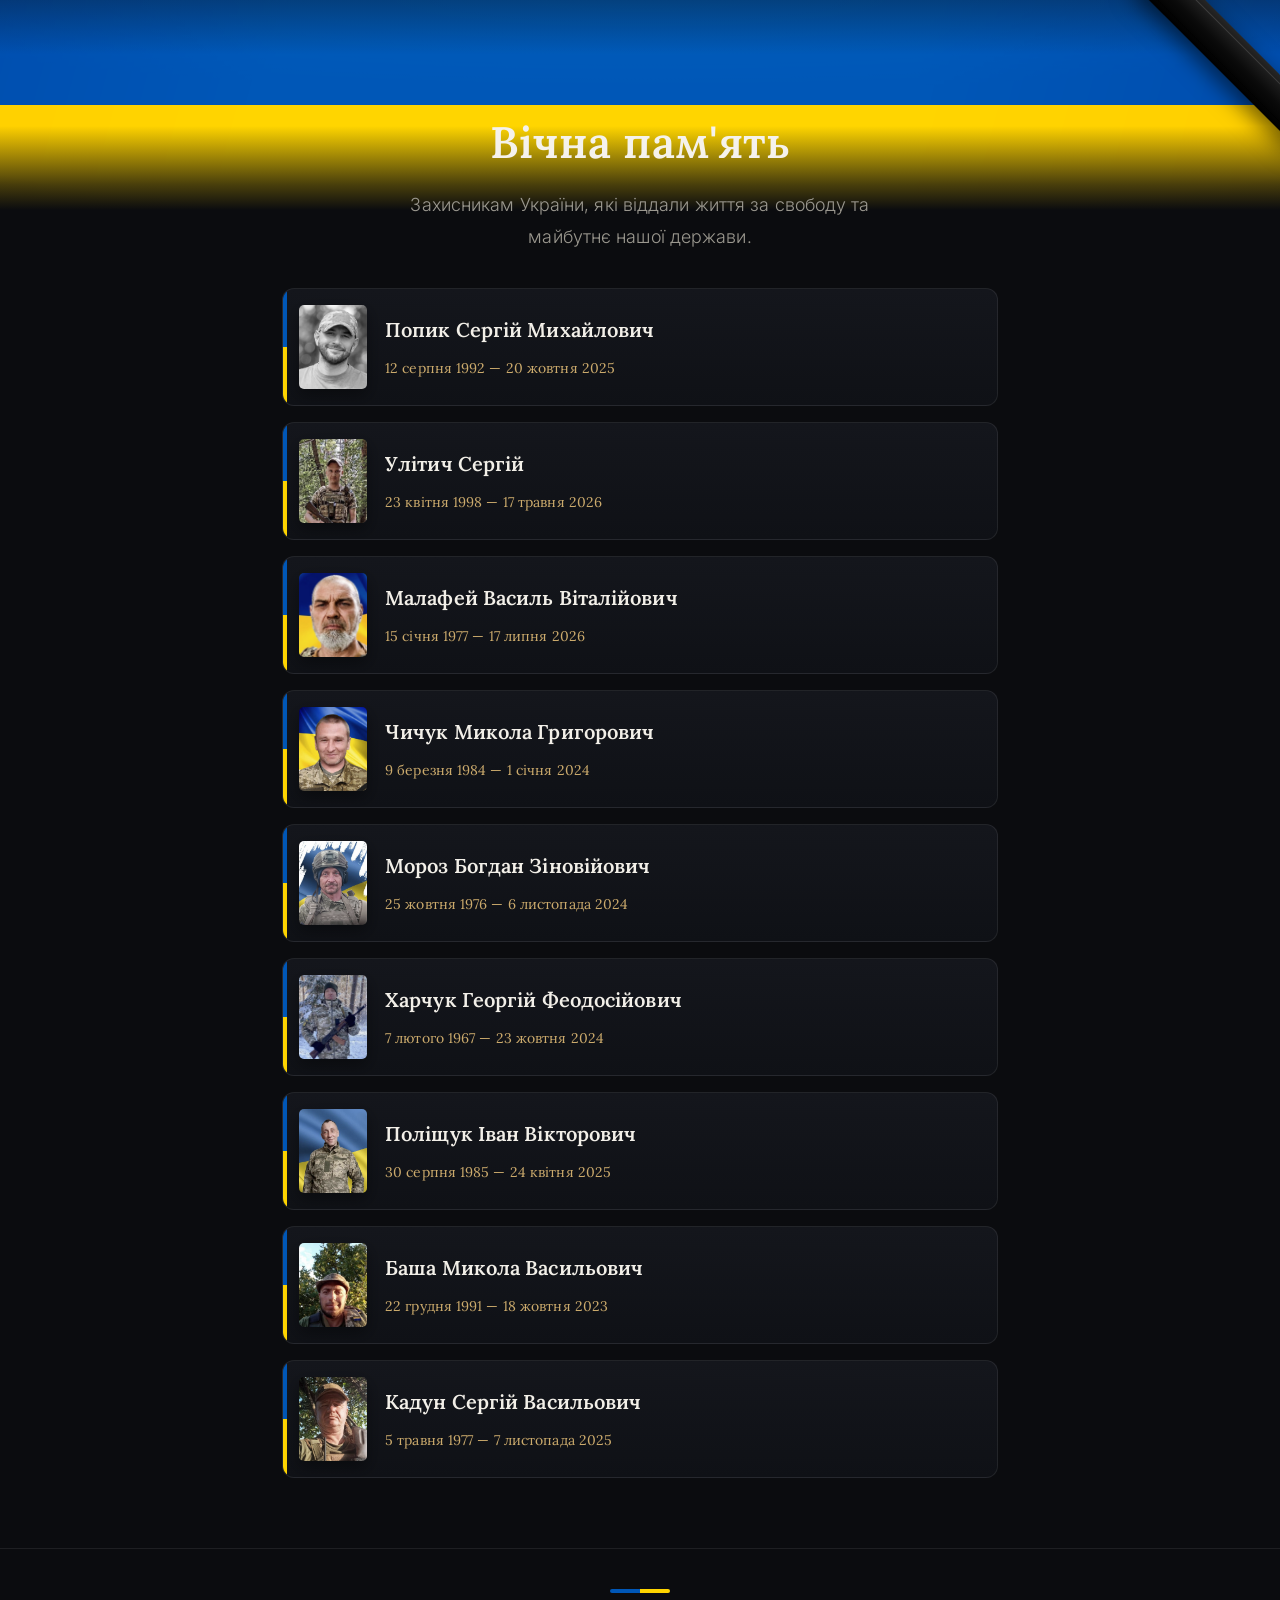
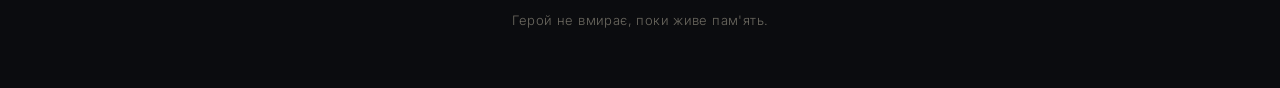
==== commit 11d0c4e1: "Наповнено сторінки Баші та Кадуна; орден «Полеглого воїна» Морозу Джерело: документ "БАША КАДУН.page" ====
--- a/index.html
+++ b/index.html
@@ -90,7 +90,7 @@
            onerror="this.replaceWith(Object.assign(document.createElement('div'),{className:'ph'}))">
       <div class="info">
         <h2>Баша Микола Васильович</h2>
-        <span class="d">Інформація уточнюється</span>
+        <span class="d">22 грудня 1991 — 18 жовтня 2023</span>
       </div>
     </a>
 
@@ -99,7 +99,7 @@
            onerror="this.replaceWith(Object.assign(document.createElement('div'),{className:'ph'}))">
       <div class="info">
         <h2>Кадун Сергій Васильович</h2>
-        <span class="d">Інформація уточнюється</span>
+        <span class="d">5 травня 1977 — 7 листопада 2025</span>
       </div>
     </a>
 
